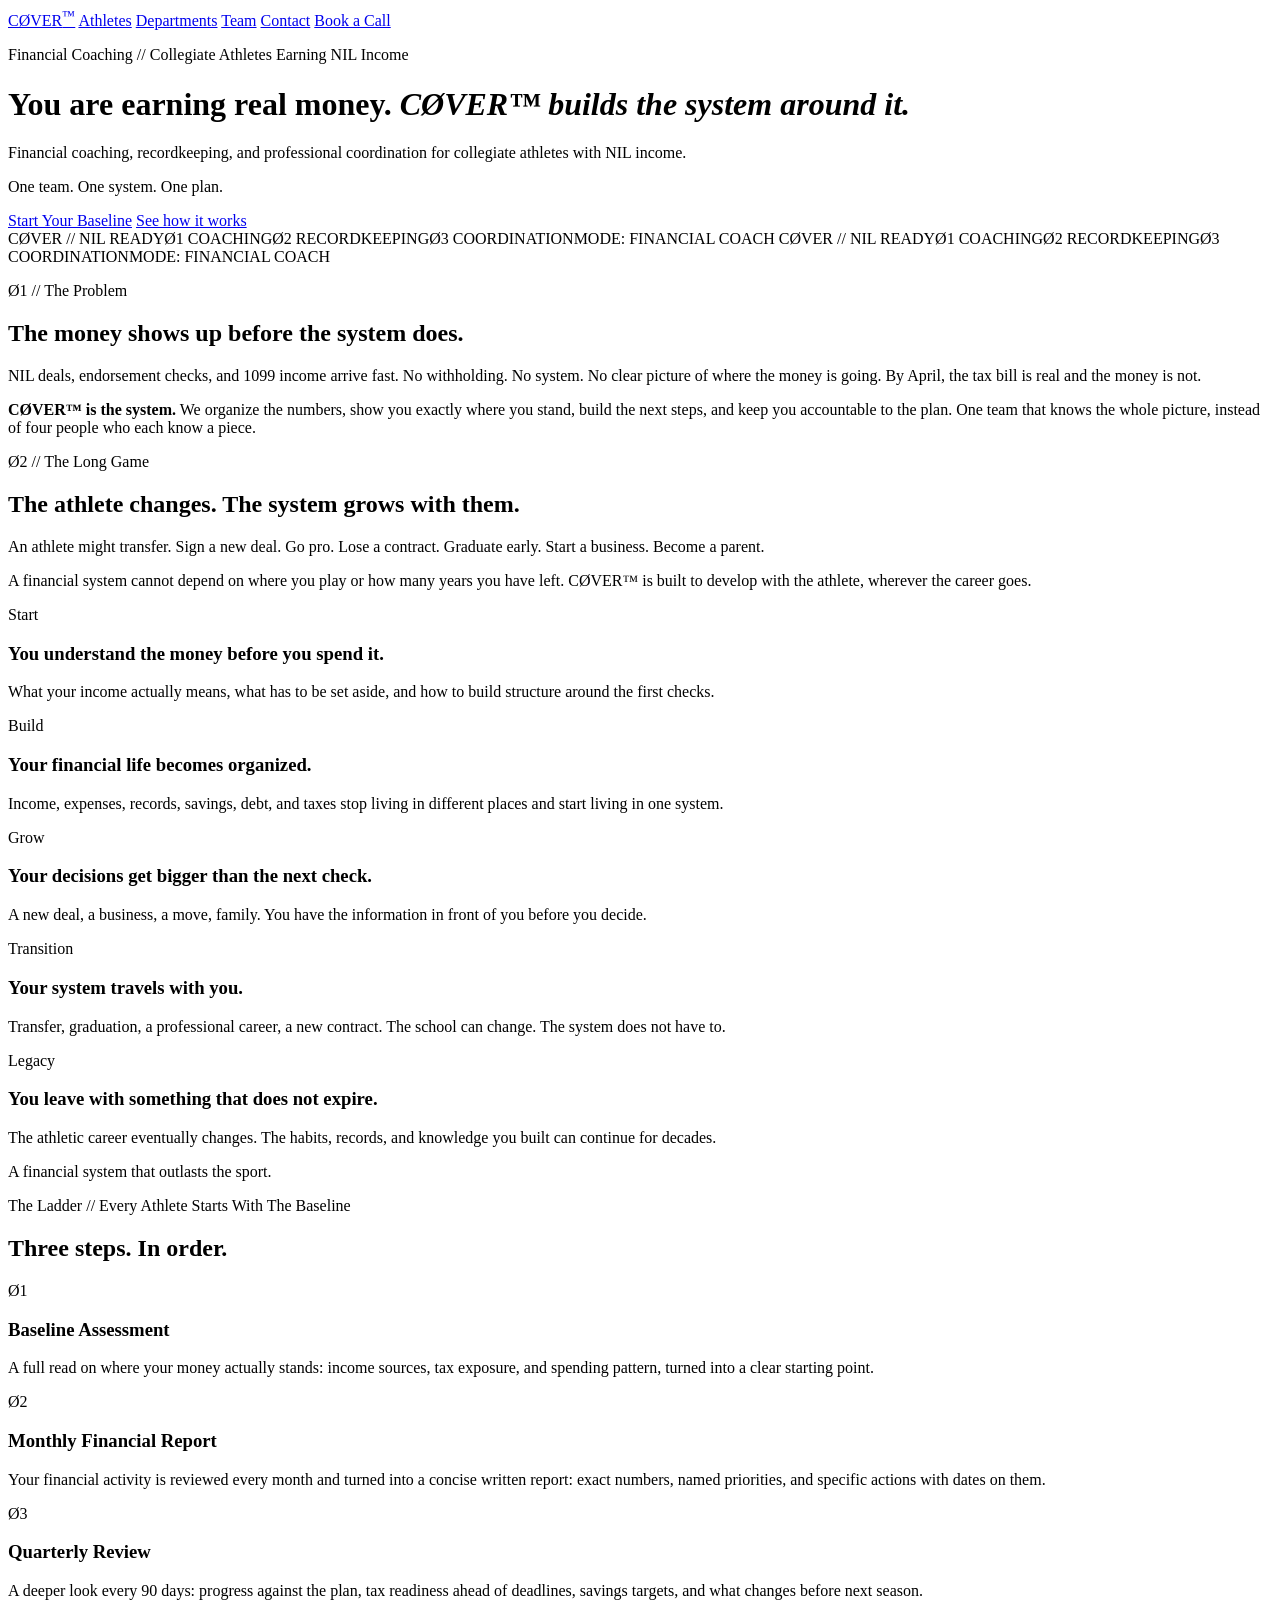
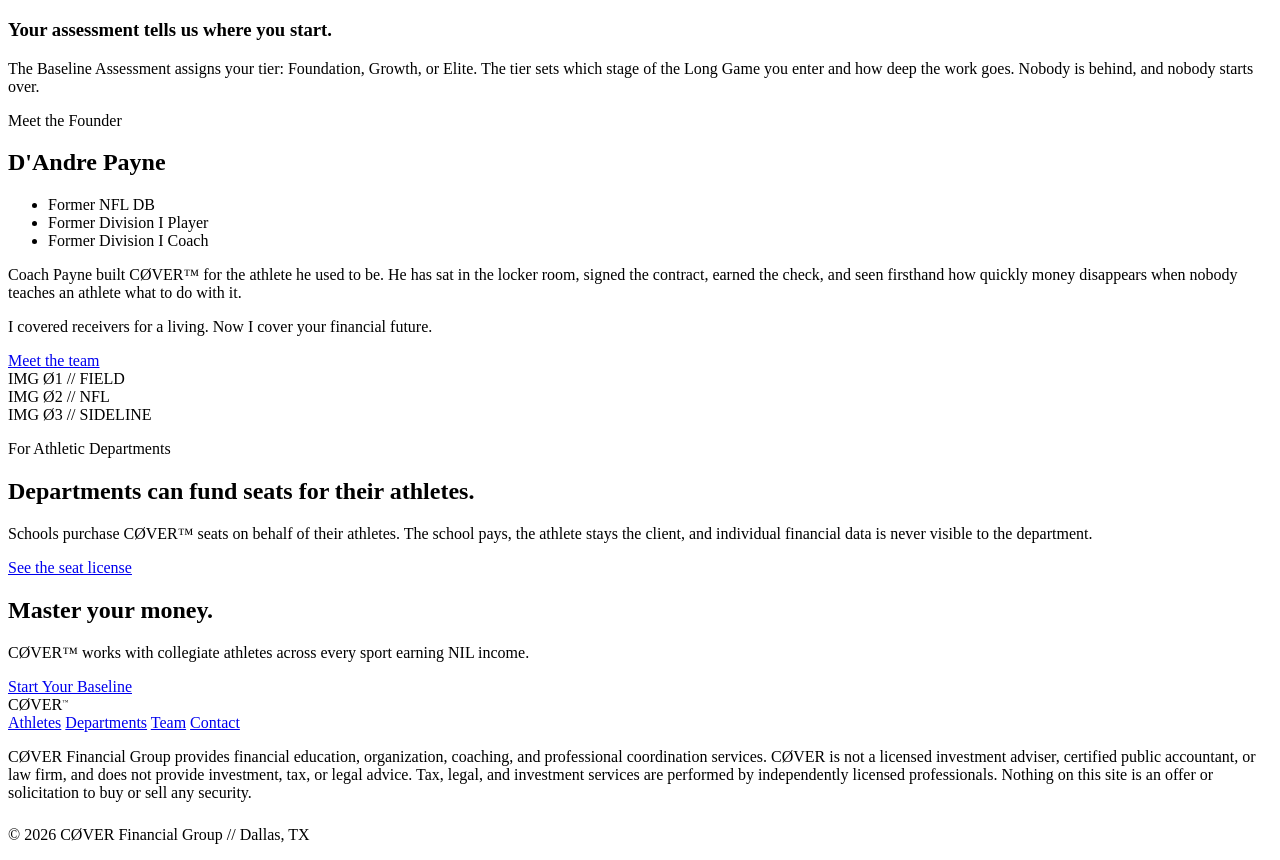
==== index.html @ 108310be "Add files via upload" ====
<!DOCTYPE html>
<html lang="en">
<head>
<meta charset="utf-8">
<meta name="viewport" content="width=device-width, initial-scale=1">
<title>CØVER™ — Financial Coaching for Collegiate Athletes</title>
<meta name="description" content="Financial coaching, recordkeeping, and professional coordination for collegiate athletes earning NIL income.">
<link rel="preconnect" href="https://fonts.googleapis.com">
<link rel="preconnect" href="https://fonts.gstatic.com" crossorigin>
<link href="https://fonts.googleapis.com/css2?family=Archivo:wght@600;800;900&family=IBM+Plex+Mono:wght@400;500&family=IBM+Plex+Sans:wght@400;500;600&display=swap" rel="stylesheet">
<link rel="stylesheet" href="assets/css/site.css">
</head>
<body>

<nav class="nav">
  <div class="wrap">
    <a class="brand" href="index.html">CØVER<sup>™</sup></a>
    <a class="link" href="index.html">Athletes</a>
    <a class="link" href="departments.html">Departments</a>
    <a class="link" href="team.html">Team</a>
    <a class="link" href="contact.html">Contact</a>
    <a class="navcta" href="#" data-book>Book a Call</a>
  </div>
</nav>

<header class="hero">
  <div class="wrap">
    <p class="spec" style="color:var(--dimmer)">Financial Coaching // Collegiate Athletes Earning NIL Income</p>
    <h1>You are earning real money. <em>CØVER™ builds the system around it.</em></h1>
    <p class="sub">Financial coaching, recordkeeping, and professional coordination for collegiate athletes with NIL income.</p>
    <p class="roof">One team. One system. One plan.</p>
    <div class="btns">
      <a class="cta" href="#" data-book>Start Your Baseline</a>
      <a class="cta ghost" href="#longgame">See how it works</a>
    </div>
  </div>
</header>

<div class="ticker" aria-hidden="true">
  <div class="run">
    <span>CØVER // NIL READY</span><span>Ø1 COACHING</span><span>Ø2 RECORDKEEPING</span><span>Ø3 COORDINATION</span><span>MODE: FINANCIAL COACH</span>
    <span>CØVER // NIL READY</span><span>Ø1 COACHING</span><span>Ø2 RECORDKEEPING</span><span>Ø3 COORDINATION</span><span>MODE: FINANCIAL COACH</span>
  </div>
</div>

<section class="sec">
  <div class="wrap rv">
    <p class="spec eyebrow">Ø1 // The Problem</p>
    <h2 class="lede">The money shows up before the system does.</h2>
    <p class="body">NIL deals, endorsement checks, and 1099 income arrive fast. No withholding. No system. No clear picture of where the money is going. By April, the tax bill is real and the money is not.</p>
    <p class="body"><strong>CØVER™ is the system.</strong> We organize the numbers, show you exactly where you stand, build the next steps, and keep you accountable to the plan. One team that knows the whole picture, instead of four people who each know a piece.</p>
  </div>
</section>

<section class="band" id="longgame">
  <div class="wrap rv">
    <p class="spec eyebrow">Ø2 // The Long Game</p>
    <h2 class="lede">The athlete changes. The system grows with them.</h2>
    <p class="body">An athlete might transfer. Sign a new deal. Go pro. Lose a contract. Graduate early. Start a business. Become a parent.</p>
    <p class="body">A financial system cannot depend on where you play or how many years you have left. CØVER™ is built to develop with the athlete, wherever the career goes.</p>

    <div class="stages">
      <div class="stage">
        <span class="verb">Start</span>
        <div>
          <h3>You understand the money before you spend it.</h3>
          <p>What your income actually means, what has to be set aside, and how to build structure around the first checks.</p>
        </div>
      </div>
      <div class="stage">
        <span class="verb">Build</span>
        <div>
          <h3>Your financial life becomes organized.</h3>
          <p>Income, expenses, records, savings, debt, and taxes stop living in different places and start living in one system.</p>
        </div>
      </div>
      <div class="stage">
        <span class="verb">Grow</span>
        <div>
          <h3>Your decisions get bigger than the next check.</h3>
          <p>A new deal, a business, a move, family. You have the information in front of you before you decide.</p>
        </div>
      </div>
      <div class="stage">
        <span class="verb">Transition</span>
        <div>
          <h3>Your system travels with you.</h3>
          <p>Transfer, graduation, a professional career, a new contract. The school can change. The system does not have to.</p>
        </div>
      </div>
      <div class="stage">
        <span class="verb">Legacy</span>
        <div>
          <h3>You leave with something that does not expire.</h3>
          <p>The athletic career eventually changes. The habits, records, and knowledge you built can continue for decades.</p>
        </div>
      </div>
    </div>

    <p class="stamp">A financial system that outlasts the sport.</p>
  </div>
</section>

<section class="sec">
  <div class="wrap rv">
    <p class="spec eyebrow">The Ladder // Every Athlete Starts With The Baseline</p>
    <h2 class="lede">Three steps. In order.</h2>
    <div class="ladder">
      <div class="rung">
        <div class="num">Ø1</div>
        <div>
          <h3>Baseline Assessment</h3>
          <p>A full read on where your money actually stands: income sources, tax exposure, and spending pattern, turned into a clear starting point.</p>
        </div>
      </div>
      <div class="rung">
        <div class="num">Ø2</div>
        <div>
          <h3>Monthly Financial Report</h3>
          <p>Your financial activity is reviewed every month and turned into a concise written report: exact numbers, named priorities, and specific actions with dates on them.</p>
        </div>
      </div>
      <div class="rung">
        <div class="num">Ø3</div>
        <div>
          <h3>Quarterly Review</h3>
          <p>A deeper look every 90 days: progress against the plan, tax readiness ahead of deadlines, savings targets, and what changes before next season.</p>
        </div>
      </div>
    </div>
    <div class="tierbox">
      <h3>Your assessment tells us where you start.</h3>
      <p>The Baseline Assessment assigns your tier: Foundation, Growth, or Elite. The tier sets which stage of the Long Game you enter and how deep the work goes. Nobody is behind, and nobody starts over.</p>
    </div>
  </div>
</section>

<section class="sec">
  <div class="wrap founder rv">
    <div>
      <p class="spec eyebrow">Meet the Founder</p>
      <h2 class="lede" style="max-width:14ch">D'Andre Payne</h2>
      <ul class="creds">
        <li>Former NFL DB</li>
        <li>Former Division I Player</li>
        <li>Former Division I Coach</li>
      </ul>
      <p class="body">Coach Payne built CØVER™ for the athlete he used to be. He has sat in the locker room, signed the contract, earned the check, and seen firsthand how quickly money disappears when nobody teaches an athlete what to do with it.</p>
      <p class="pull">I covered receivers for a living. <span>Now I cover your financial future.</span></p>
      <div class="btns"><a class="cta dark" href="team.html">Meet the team</a></div>
    </div>
    <div class="shots">
      <div class="shot"><span>IMG Ø1 // FIELD</span></div>
      <div class="shot"><span>IMG Ø2 // NFL</span></div>
      <div class="shot"><span>IMG Ø3 // SIDELINE</span></div>
    </div>
  </div>
</section>

<section class="band">
  <div class="wrap rv">
    <p class="spec eyebrow">For Athletic Departments</p>
    <h2 class="lede">Departments can fund seats for their athletes.</h2>
    <p class="body">Schools purchase CØVER™ seats on behalf of their athletes. The school pays, the athlete stays the client, and individual financial data is never visible to the department.</p>
    <div class="btns"><a class="cta" href="departments.html">See the seat license</a></div>
  </div>
</section>

<section class="close">
  <div class="wrap rv">
    <h2>Master your money.</h2>
    <p>CØVER™ works with collegiate athletes across every sport earning NIL income.</p>
    <div class="btns"><a class="cta" href="#" data-book>Start Your Baseline</a></div>
  </div>
</section>

<footer>
  <div class="wrap">
    <div class="foot-mark">CØVER<sup style="font-size:.3em;vertical-align:super">™</sup></div>
    <div class="foot-nav">
      <a href="index.html">Athletes</a>
      <a href="departments.html">Departments</a>
      <a href="team.html">Team</a>
      <a href="contact.html">Contact</a>
    </div>
    <p class="disc">CØVER Financial Group provides financial education, organization, coaching, and professional coordination services. CØVER is not a licensed investment adviser, certified public accountant, or law firm, and does not provide investment, tax, or legal advice. Tax, legal, and investment services are performed by independently licensed professionals. Nothing on this site is an offer or solicitation to buy or sell any security.</p>
    <p class="spec" style="margin-top:24px">© 2026 CØVER Financial Group // Dallas, TX</p>
  </div>
</footer>

<script src="assets/js/site.js"></script>
</body>
</html>
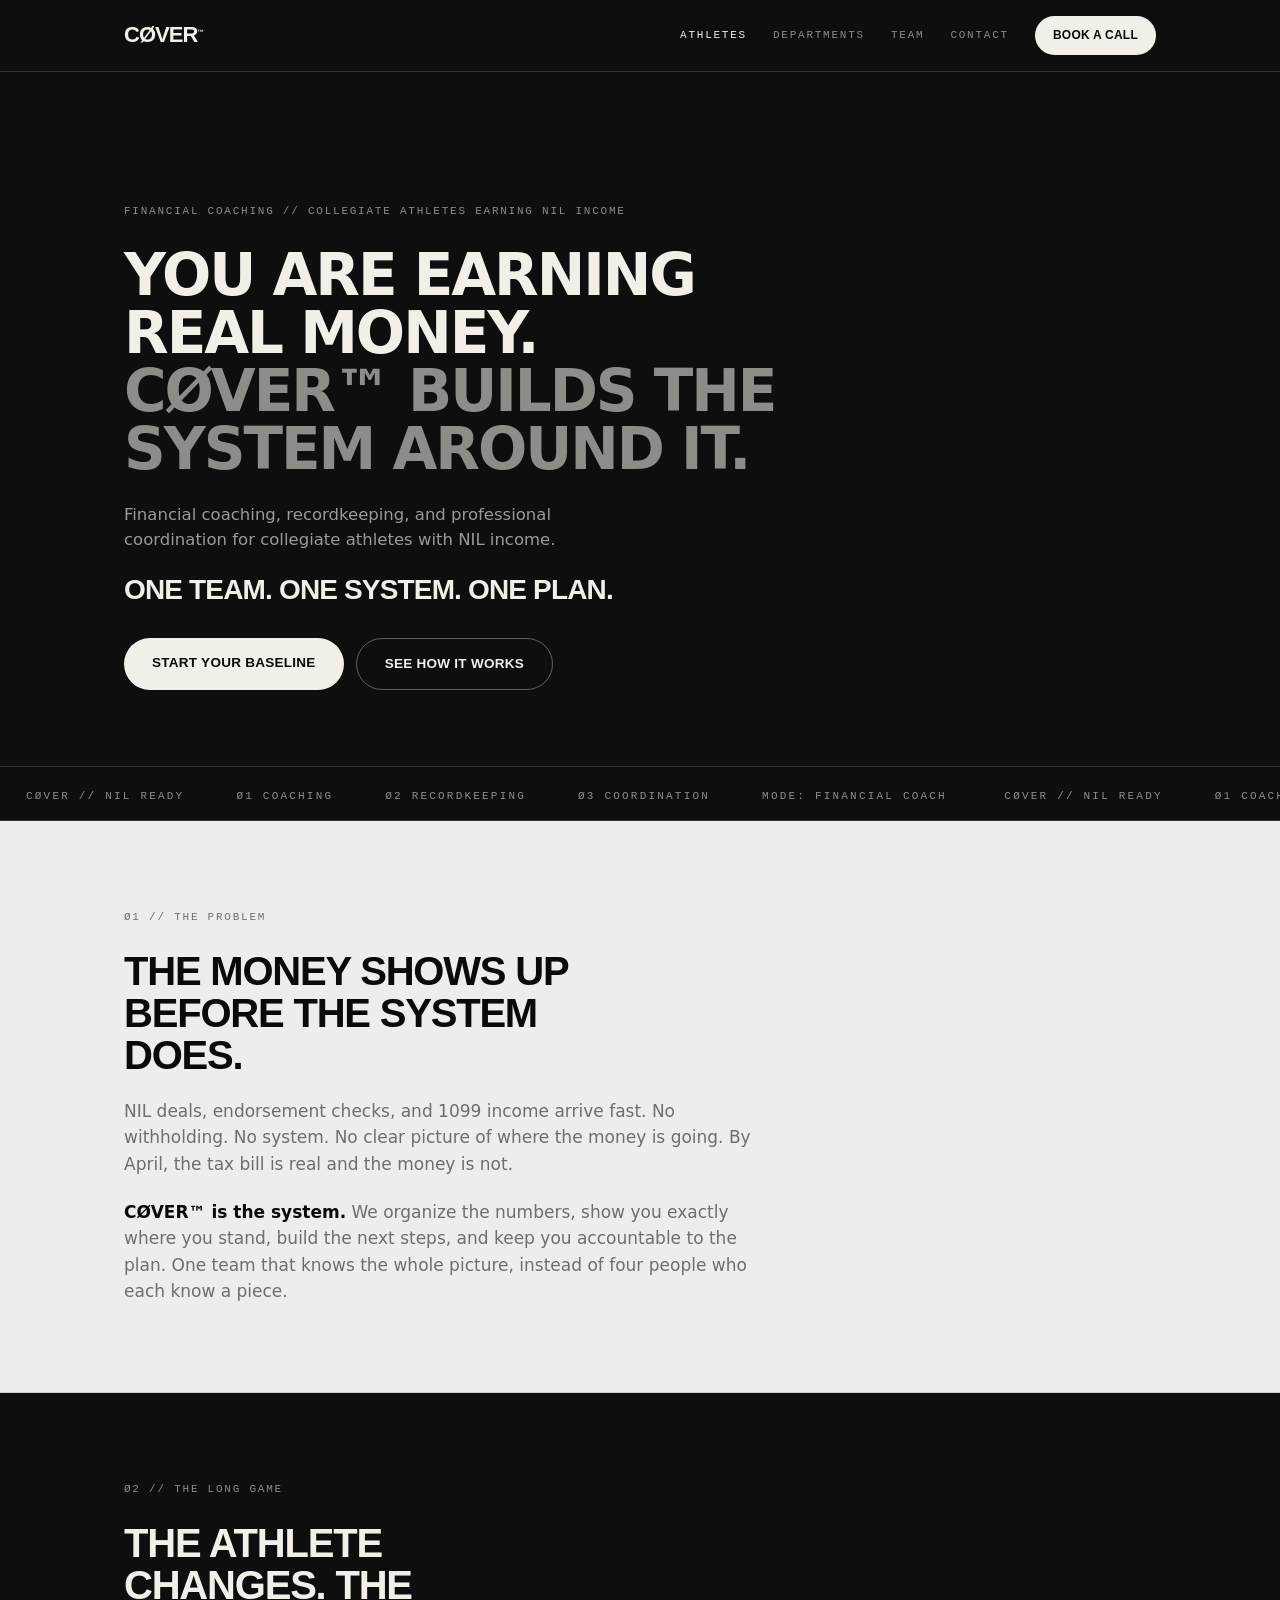
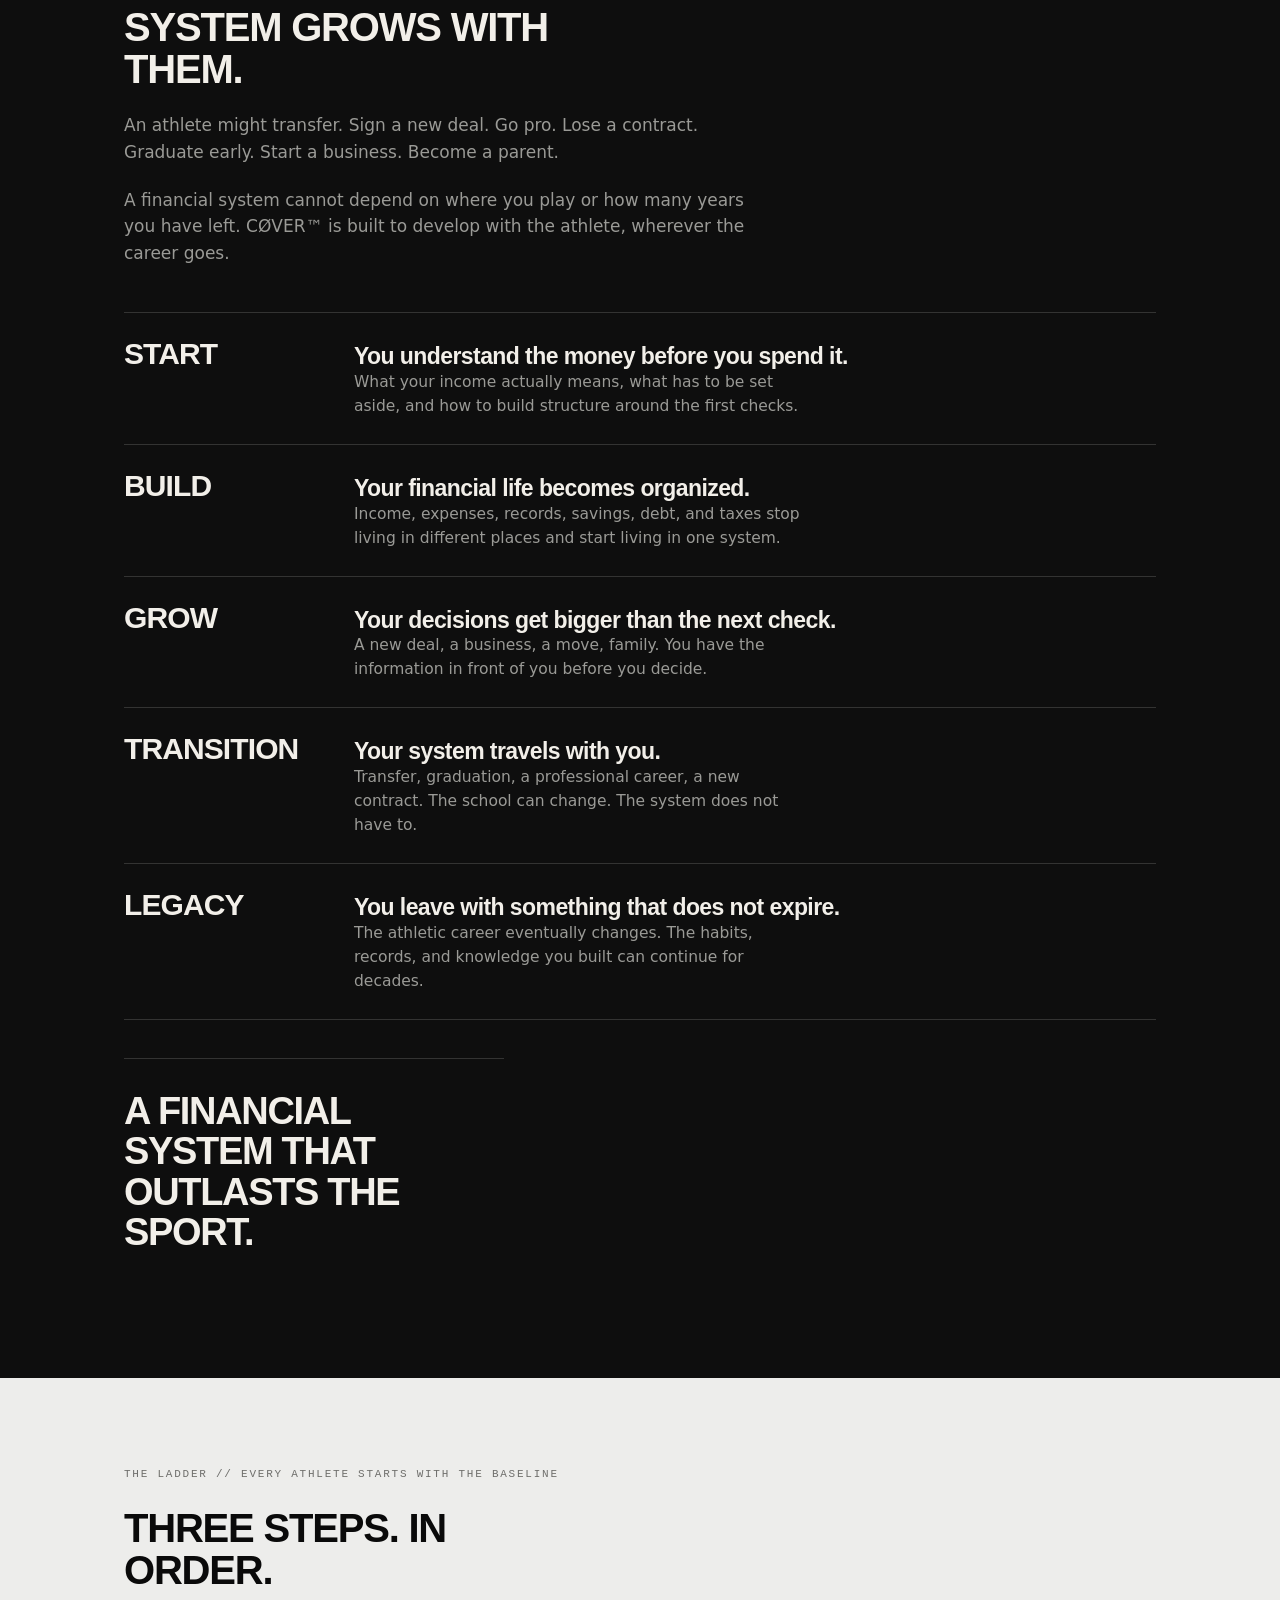
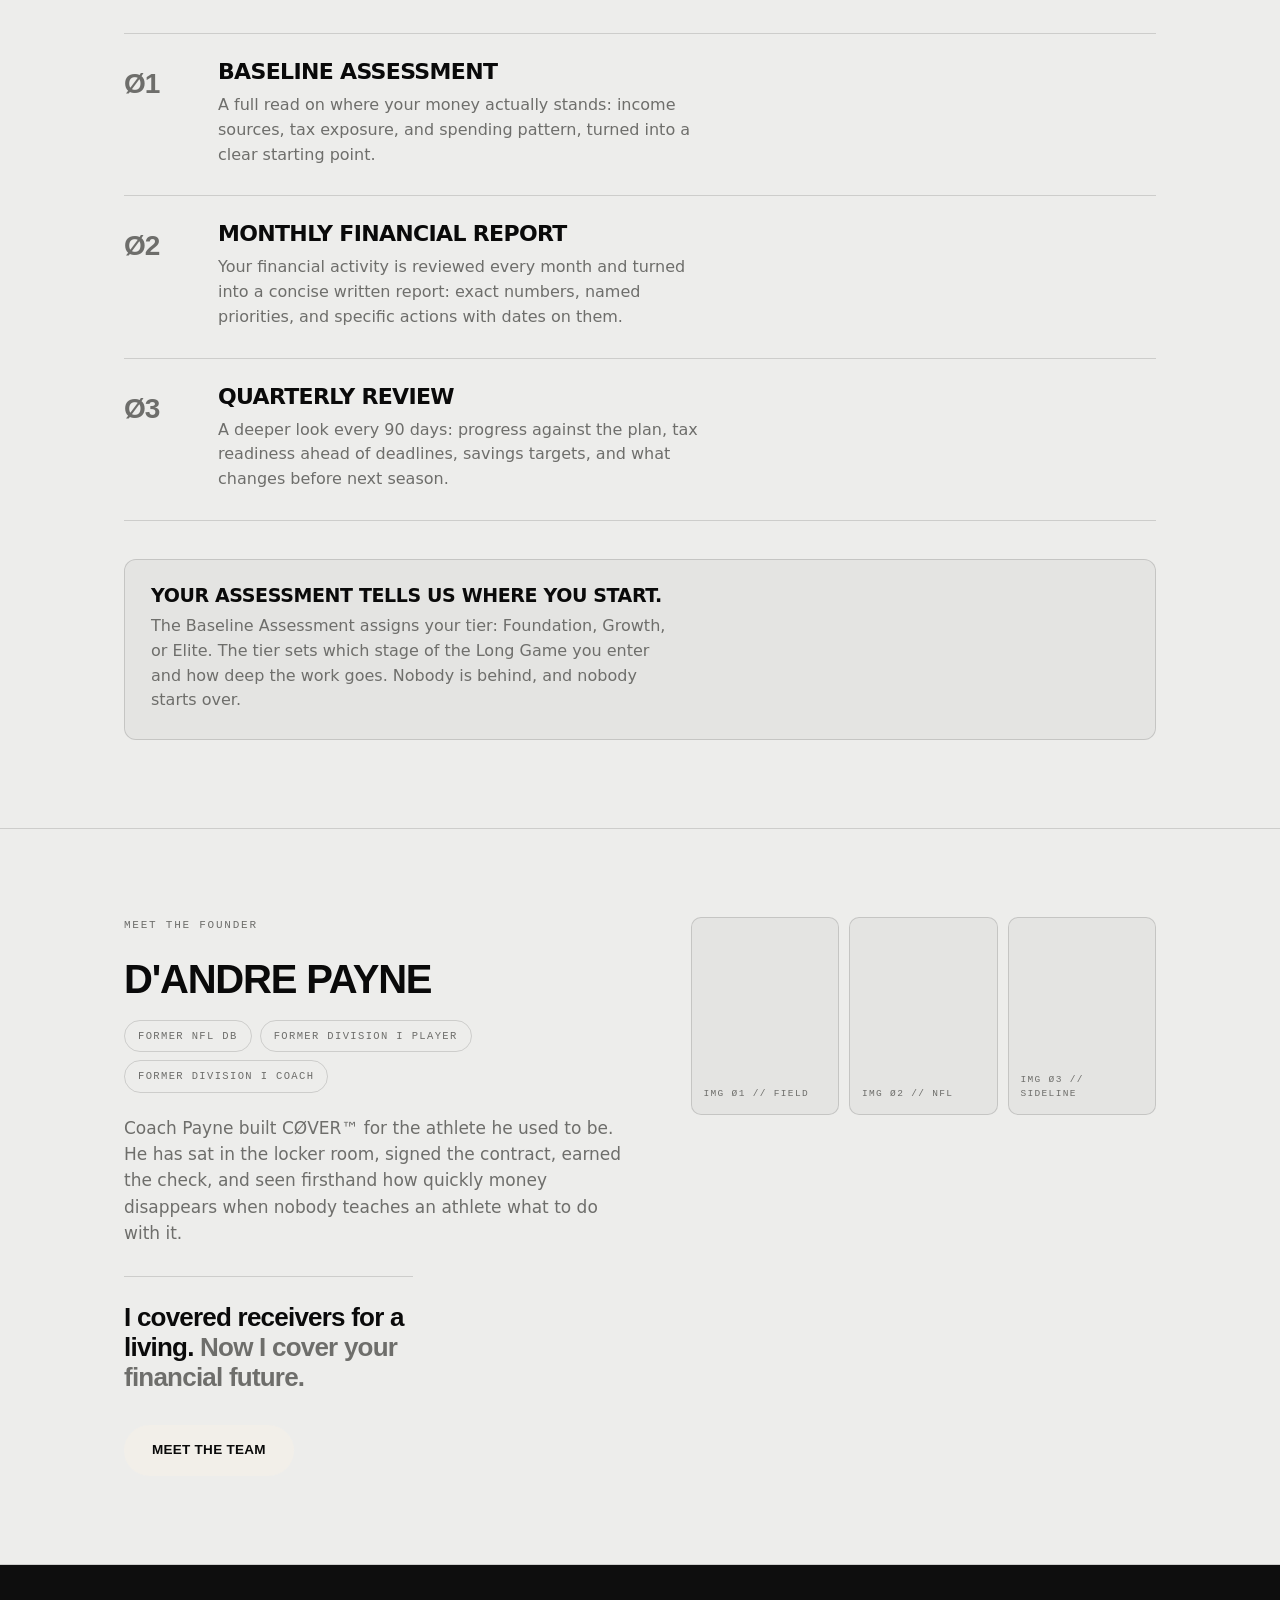
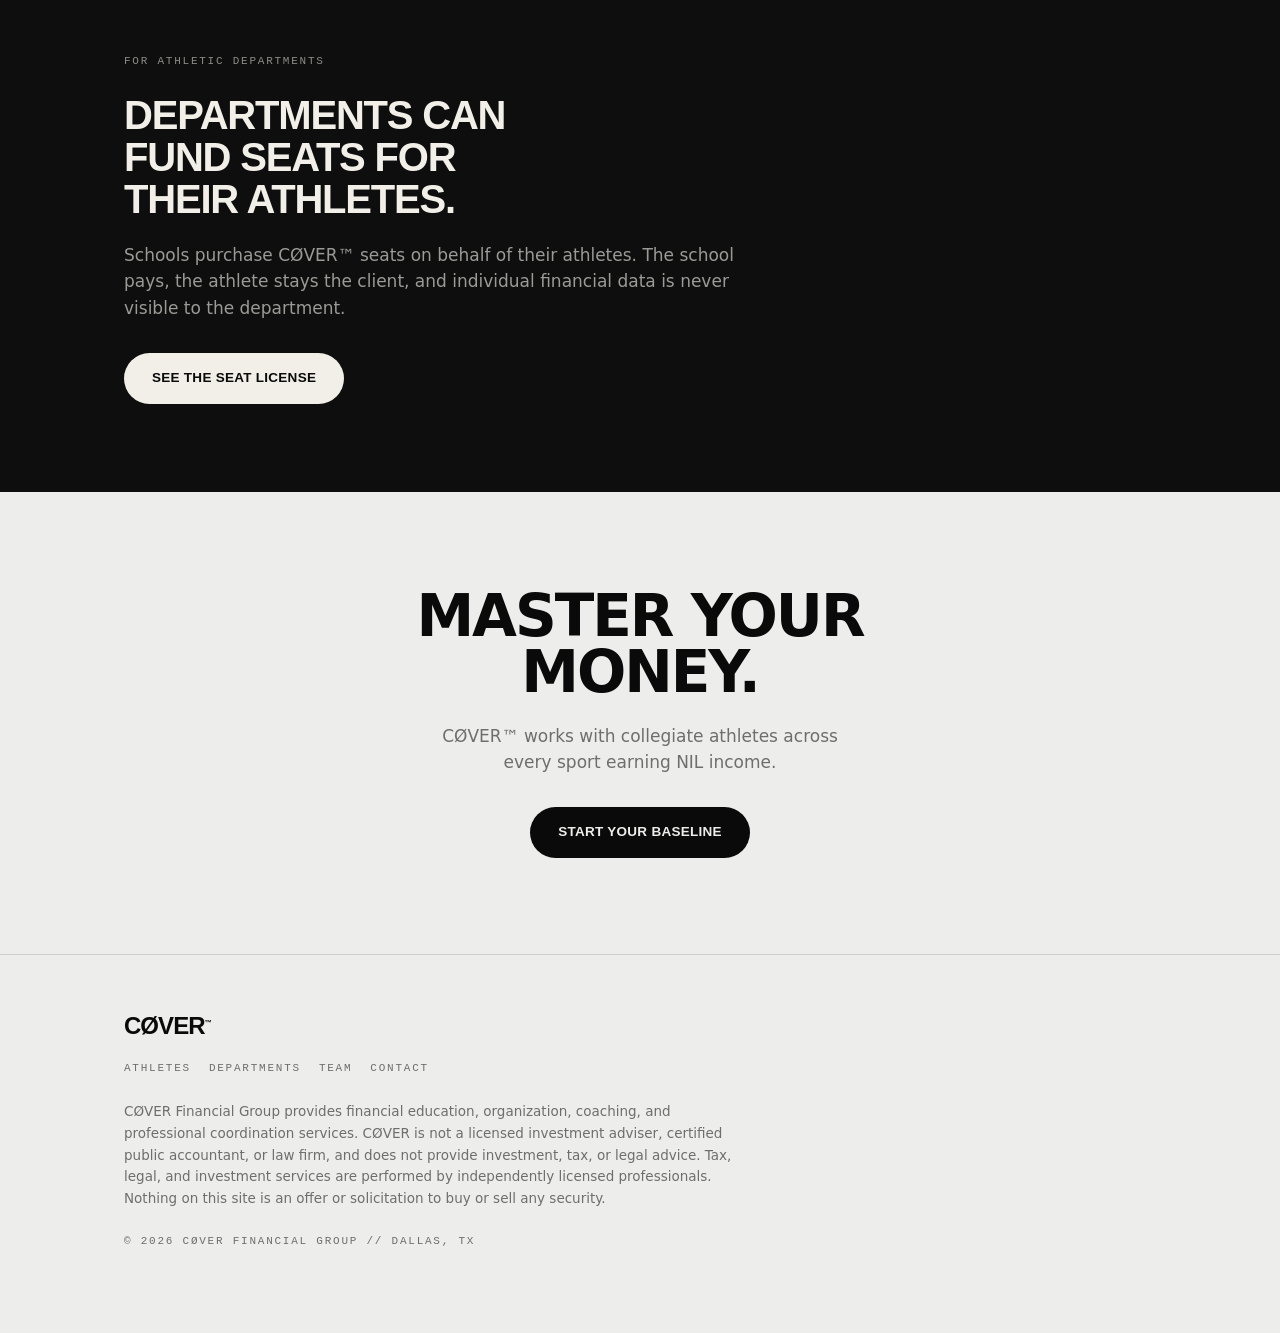
==== commit cd6d1758: "Add files via upload" ====
--- a/index.html
+++ b/index.html
@@ -8,7 +8,7 @@
 <link rel="preconnect" href="https://fonts.googleapis.com">
 <link rel="preconnect" href="https://fonts.gstatic.com" crossorigin>
 <link href="https://fonts.googleapis.com/css2?family=Archivo:wght@600;800;900&family=IBM+Plex+Mono:wght@400;500&family=IBM+Plex+Sans:wght@400;500;600&display=swap" rel="stylesheet">
-<link rel="stylesheet" href="assets/css/site.css">
+<link rel="stylesheet" href="site.css">
 </head>
 <body>
 
@@ -188,6 +188,6 @@
   </div>
 </footer>
 
-<script src="assets/js/site.js"></script>
+<script src="site.js"></script>
 </body>
 </html>
--- a/site.css
+++ b/site.css
@@ -0,0 +1,308 @@
+/* ============================================
+   CØVER Financial Group — site styles
+   Palette, type and spacing tokens live here.
+   ============================================ */
+
+:root{
+  --ink:#0A0A0A;
+  --band:#0E0E0E;
+  --paper:#EDEDEB;
+  --ivory:#F2EFE9;
+  --steel:#6E6E6B;
+  --bg:var(--paper);
+  --fg:var(--ink);
+  --muted:var(--steel);
+  --rule:rgba(10,10,10,.14);
+  --card:rgba(10,10,10,.035);
+  --dim:#9A9A96;
+  --dimmer:#8C8C88;
+  --onband:rgba(242,239,233,.16);
+}
+
+*{box-sizing:border-box}
+html{-webkit-text-size-adjust:100%;scroll-behavior:smooth}
+body{
+  margin:0;background:var(--bg);color:var(--fg);
+  font-family:"IBM Plex Sans",system-ui,-apple-system,sans-serif;
+  font-size:17px;line-height:1.55;
+}
+img{max-width:100%;display:block}
+.wrap{max-width:1080px;margin:0 auto;padding:0 24px}
+h1,h2,h3{
+  font-family:Archivo,system-ui,sans-serif;font-weight:900;
+  letter-spacing:-.035em;line-height:.95;margin:0;text-transform:uppercase;
+}
+.spec{
+  font-family:"IBM Plex Mono",monospace;font-size:11px;font-weight:500;
+  letter-spacing:.16em;text-transform:uppercase;color:var(--muted);
+}
+.sr-only{position:absolute;width:1px;height:1px;overflow:hidden;clip:rect(0 0 0 0)}
+
+/* ---------- nav ---------- */
+.nav{background:var(--band);color:var(--ivory);border-bottom:1px solid var(--onband)}
+.nav .wrap{display:flex;flex-wrap:wrap;align-items:center;gap:14px 26px;padding-top:16px;padding-bottom:16px}
+.nav .brand{
+  font-family:Archivo,sans-serif;font-weight:900;font-size:22px;letter-spacing:-.045em;
+  color:var(--ivory);text-decoration:none;margin-right:auto;
+}
+.nav .brand sup{font-size:.3em;vertical-align:super}
+.nav a.link{
+  font-family:"IBM Plex Mono",monospace;font-size:11px;letter-spacing:.16em;
+  text-transform:uppercase;color:var(--dimmer);text-decoration:none;
+}
+.nav a.link:hover,.nav a.link[aria-current="page"]{color:var(--ivory)}
+.nav a.navcta{
+  font-family:Archivo,sans-serif;font-weight:800;font-size:12px;letter-spacing:.02em;
+  text-transform:uppercase;background:var(--ivory);color:#0A0A0A;
+  padding:10px 18px;border-radius:999px;text-decoration:none;
+}
+.nav a:focus-visible{outline:2px solid var(--ivory);outline-offset:3px}
+
+/* ---------- hero ---------- */
+.hero{background:var(--band);color:var(--ivory);padding:84px 0 64px}
+.hero h1{font-size:clamp(29px,6vw,58px);line-height:1;max-width:17ch;margin:26px 0 0}
+.hero h1 em{font-style:normal;color:var(--dimmer)}
+.hero .sub{color:var(--dim);max-width:48ch;margin:24px 0 0;font-size:16.5px}
+.hero .roof{
+  font-family:Archivo,sans-serif;font-weight:900;font-size:clamp(19px,3.4vw,28px);
+  letter-spacing:-.03em;text-transform:uppercase;line-height:1.1;margin:22px 0 0;
+}
+.btns{display:flex;flex-wrap:wrap;gap:12px;margin-top:32px}
+.cta{
+  display:inline-block;padding:15px 28px;border-radius:999px;
+  background:var(--ivory);color:#0A0A0A;text-decoration:none;
+  font-family:Archivo,sans-serif;font-weight:800;font-size:13.5px;
+  letter-spacing:.02em;text-transform:uppercase;transition:transform .18s ease;
+}
+.cta:hover{transform:translateY(-2px)}
+.cta.ghost{background:transparent;color:var(--ivory);border:1px solid rgba(242,239,233,.35)}
+.cta:focus-visible{outline:2px solid var(--ivory);outline-offset:3px}
+
+/* ---------- ticker ---------- */
+.ticker{background:var(--band);border-top:1px solid var(--onband);border-bottom:1px solid var(--onband);overflow:hidden;white-space:nowrap}
+.ticker .run{display:inline-block;padding:13px 0;animation:slide 34s linear infinite}
+.ticker span{font-family:"IBM Plex Mono",monospace;font-size:11px;letter-spacing:.2em;color:var(--dimmer);text-transform:uppercase;padding:0 26px}
+@keyframes slide{from{transform:translateX(0)}to{transform:translateX(-50%)}}
+
+/* ---------- generic sections ---------- */
+.sec{padding:88px 0;border-bottom:1px solid var(--rule)}
+.sec:last-of-type{border-bottom:0}
+.eyebrow{margin:0 0 24px}
+.lede{
+  font-family:Archivo,sans-serif;font-weight:800;letter-spacing:-.03em;
+  font-size:clamp(24px,4.4vw,40px);line-height:1.05;max-width:20ch;text-transform:uppercase;
+}
+.body{max-width:58ch;margin:22px 0 0;color:var(--muted)}
+.body strong{color:var(--fg);font-weight:600}
+.band{background:var(--band);color:var(--ivory);padding:88px 0}
+.band .lede{color:var(--ivory)}
+.band .eyebrow{color:var(--dimmer)}
+.band .body{color:var(--dim)}
+
+/* ---------- founder ---------- */
+.founder{display:grid;grid-template-columns:1fr;gap:34px}
+.shots{display:grid;grid-template-columns:repeat(3,1fr);gap:10px}
+.shot{aspect-ratio:3/4;border-radius:10px;background:var(--card);border:1px solid var(--rule);
+  display:flex;align-items:flex-end;padding:12px;overflow:hidden}
+.shot img{width:100%;height:100%;object-fit:cover;border-radius:10px}
+.shot span{font-family:"IBM Plex Mono",monospace;font-size:9.5px;letter-spacing:.14em;color:var(--muted)}
+.creds{display:flex;flex-wrap:wrap;gap:8px;margin:20px 0 0;padding:0;list-style:none}
+.creds li{
+  font-family:"IBM Plex Mono",monospace;font-size:10.5px;letter-spacing:.13em;
+  text-transform:uppercase;border:1px solid var(--rule);border-radius:999px;
+  padding:7px 13px;color:var(--muted);
+}
+.pull{
+  margin:30px 0 0;padding-top:26px;border-top:1px solid var(--rule);
+  font-family:Archivo,sans-serif;font-weight:800;font-size:clamp(19px,3.2vw,26px);
+  letter-spacing:-.03em;line-height:1.15;max-width:20ch;
+}
+.pull span{color:var(--muted)}
+
+/* ---------- the long game ---------- */
+.stages{margin-top:46px;border-top:1px solid var(--onband)}
+.stage{padding:26px 0;border-bottom:1px solid var(--onband);display:grid;grid-template-columns:1fr;gap:10px}
+.stage .verb{
+  font-family:Archivo,sans-serif;font-weight:900;font-size:clamp(22px,4.6vw,30px);
+  letter-spacing:-.03em;text-transform:uppercase;color:var(--ivory);line-height:1;
+}
+.stage h3{font-family:Archivo,sans-serif;font-weight:800;font-size:clamp(18px,3.2vw,23px);
+  letter-spacing:-.025em;line-height:1.12;text-transform:none;color:var(--ivory)}
+.stage p{margin:0;color:var(--dim);font-size:15.5px;max-width:46ch}
+.stamp{
+  margin-top:38px;padding-top:32px;border-top:1px solid var(--onband);
+  font-family:Archivo,sans-serif;font-weight:900;font-size:clamp(23px,4.4vw,38px);
+  letter-spacing:-.035em;text-transform:uppercase;line-height:1.06;max-width:18ch;
+}
+
+/* ---------- ladder ---------- */
+.ladder{margin-top:42px;border-top:1px solid var(--rule)}
+.rung{display:grid;grid-template-columns:60px 1fr;gap:18px;padding:28px 0;border-bottom:1px solid var(--rule)}
+.rung .num{font-family:Archivo,sans-serif;font-weight:900;font-size:28px;letter-spacing:-.04em;color:var(--muted)}
+.rung h3{font-size:22px;letter-spacing:-.03em}
+.rung p{margin:10px 0 0;color:var(--muted);max-width:48ch;font-size:16px}
+.price{
+  display:inline-block;margin-top:14px;font-family:"IBM Plex Mono",monospace;
+  font-size:11px;letter-spacing:.14em;padding:6px 11px;border-radius:4px;
+  border:1px dashed var(--rule);color:var(--muted);
+}
+.tierbox{margin-top:38px;padding:26px;border:1px solid var(--rule);border-radius:12px;background:var(--card)}
+.tierbox h3{font-size:19px;letter-spacing:-.02em}
+.tierbox p{margin:10px 0 0;color:var(--muted);font-size:16px;max-width:52ch}
+
+/* ---------- firewall table ---------- */
+.fw{margin-top:42px;border:1px solid var(--rule);border-radius:14px;overflow:hidden}
+.fw-head{padding:18px 22px;border-bottom:1px solid var(--rule);background:var(--card)}
+.fw-cols{display:grid;grid-template-columns:1fr}
+.fw-col{padding:26px 22px}
+.fw-col+.fw-col{border-top:1px solid var(--rule)}
+.fw-col h3{font-size:15px;letter-spacing:.02em;margin-bottom:16px}
+.fw-col ul{margin:0;padding:0;list-style:none}
+.fw-col li{padding:10px 0;border-top:1px solid var(--rule);font-size:15.5px;color:var(--muted)}
+.fw-col li:first-child{border-top:0}
+.fw-yes li::before{content:"✓";display:inline-block;width:22px;color:var(--fg);font-weight:600}
+.fw-no li::before{content:"✕";display:inline-block;width:22px;color:var(--muted)}
+.fw-no{background:var(--card)}
+.fw-note{padding:18px 22px;border-top:1px solid var(--rule);font-size:14.5px;color:var(--muted)}
+.oneline{
+  margin-top:38px;font-family:Archivo,sans-serif;font-weight:900;
+  font-size:clamp(20px,3.6vw,31px);letter-spacing:-.03em;text-transform:uppercase;
+  line-height:1.12;max-width:22ch;
+}
+
+/* ---------- steps row (departments long game) ---------- */
+.steps{display:grid;grid-template-columns:1fr;margin-top:46px;border-top:1px solid var(--onband)}
+.step{padding:24px 0;border-bottom:1px solid var(--onband)}
+.step .verb{
+  font-family:Archivo,sans-serif;font-weight:900;font-size:clamp(26px,6vw,33px);
+  letter-spacing:-.04em;text-transform:uppercase;line-height:.95;display:block;
+}
+.step p{margin:12px 0 0;color:var(--dim);font-size:15.5px;max-width:34ch}
+.note{margin-top:38px;padding-top:30px;border-top:1px solid var(--onband)}
+.note p{
+  font-family:Archivo,sans-serif;font-weight:900;font-size:clamp(19px,3.4vw,29px);
+  letter-spacing:-.03em;text-transform:uppercase;line-height:1.12;max-width:24ch;margin:0;
+}
+.note .sub2{
+  font-family:"IBM Plex Sans",sans-serif;font-weight:400;text-transform:none;
+  font-size:16px;letter-spacing:0;color:var(--dim);max-width:50ch;margin-top:16px;
+}
+
+/* ---------- tiers / rates / timeline ---------- */
+.tiers{margin-top:38px;border-top:1px solid var(--rule)}
+.tier{display:grid;grid-template-columns:52px 1fr;gap:16px;padding:26px 0;border-bottom:1px solid var(--rule)}
+.tier .num{font-family:Archivo,sans-serif;font-weight:900;font-size:26px;letter-spacing:-.04em;color:var(--muted)}
+.tier h3{font-size:20px}
+.tier p{margin:9px 0 0;color:var(--muted);max-width:50ch;font-size:16px}
+.tier .who{
+  display:inline-block;margin-top:12px;font-family:"IBM Plex Mono",monospace;
+  font-size:10.5px;letter-spacing:.14em;text-transform:uppercase;color:var(--muted);
+  border:1px solid var(--rule);border-radius:999px;padding:6px 12px;
+}
+.rate{margin-top:38px;border:1px solid var(--rule);border-radius:14px;overflow:hidden}
+.rate-row{display:grid;grid-template-columns:1fr auto;gap:16px;align-items:center;padding:20px 22px;border-top:1px solid var(--rule)}
+.rate-row:first-child{border-top:0;background:var(--card)}
+.rate-row .qty{font-family:"IBM Plex Mono",monospace;font-size:12px;letter-spacing:.14em;text-transform:uppercase}
+.rate-row .amt{font-family:Archivo,sans-serif;font-weight:900;font-size:24px;letter-spacing:-.03em}
+.rate-row .amt.sm{font-family:"IBM Plex Sans",sans-serif;font-weight:600;font-size:16px;letter-spacing:0}
+a.inline{color:var(--fg);text-decoration:underline;text-underline-offset:3px}
+.tl{margin-top:38px;border-left:1px solid var(--rule);padding-left:24px}
+.tl-item{padding:0 0 28px;position:relative}
+.tl-item::before{content:"";position:absolute;left:-29px;top:7px;width:9px;height:9px;border-radius:50%;background:var(--fg)}
+.tl-item h3{font-size:17px;letter-spacing:-.02em}
+.tl-item p{margin:8px 0 0;color:var(--muted);font-size:15.5px;max-width:48ch}
+
+/* ---------- team / rooms ---------- */
+.rooms{margin-top:42px;display:grid;grid-template-columns:1fr;gap:0;border-top:1px solid var(--rule)}
+.room{padding:26px 0;border-bottom:1px solid var(--rule)}
+.room .door{font-family:"IBM Plex Mono",monospace;font-size:10.5px;letter-spacing:.18em;
+  text-transform:uppercase;color:var(--muted);display:block;margin-bottom:10px}
+.room h3{font-family:Archivo,sans-serif;font-weight:900;font-size:clamp(22px,4.4vw,28px);
+  letter-spacing:-.035em;text-transform:uppercase;line-height:1}
+.room p{margin:10px 0 0;color:var(--muted);font-size:16px;max-width:46ch}
+.band .rooms{border-top-color:var(--onband)}
+.band .room{border-bottom-color:var(--onband)}
+.band .room h3{color:var(--ivory)}
+.band .room p{color:var(--dim)}
+.band .room .door{color:var(--dimmer)}
+.room .qual{display:block;margin-top:10px;font-family:"IBM Plex Mono",monospace;
+  font-size:10px;letter-spacing:.14em;text-transform:uppercase;color:var(--muted)}
+.band .room .qual{color:var(--dimmer)}
+
+
+.crew,.bench{margin-top:42px;display:grid;grid-template-columns:1fr;gap:0;border-top:1px solid var(--rule)}
+.seat{padding:26px 0;border-bottom:1px solid var(--rule)}
+.seat .role{font-family:"IBM Plex Mono",monospace;font-size:10.5px;letter-spacing:.18em;text-transform:uppercase;color:var(--muted);display:block;margin-bottom:8px}
+.seat h3{font-size:20px}
+.seat p{margin:9px 0 0;color:var(--muted);font-size:16px;max-width:50ch}
+.seat .status{
+  display:inline-block;margin-top:12px;font-family:"IBM Plex Mono",monospace;font-size:10px;
+  letter-spacing:.14em;text-transform:uppercase;color:var(--muted);
+  border:1px dashed var(--rule);border-radius:4px;padding:5px 10px;
+}
+.principle{margin-top:38px;padding:26px;border:1px solid var(--rule);border-radius:12px;background:var(--card)}
+.principle h3{font-size:19px;letter-spacing:-.02em}
+.principle p{margin:10px 0 0;color:var(--muted);font-size:16px;max-width:54ch}
+
+/* ---------- contact ---------- */
+.contact{display:grid;grid-template-columns:1fr;gap:34px;margin-top:38px}
+.cbox{padding:26px;border:1px solid var(--rule);border-radius:12px}
+.cbox h3{font-size:19px;letter-spacing:-.02em}
+.cbox p{margin:10px 0 0;color:var(--muted);font-size:16px}
+.cbox .cta{background:var(--fg);color:var(--bg);margin-top:18px}
+.cbox a.mail{color:var(--fg);text-decoration:underline;text-underline-offset:3px}
+.faq{margin-top:42px;border-top:1px solid var(--rule)}
+.faq details{border-bottom:1px solid var(--rule);padding:20px 0}
+.faq summary{
+  font-family:Archivo,sans-serif;font-weight:800;font-size:17px;letter-spacing:-.02em;
+  cursor:pointer;list-style:none;
+}
+.faq summary::-webkit-details-marker{display:none}
+.faq summary::after{content:"+";float:right;color:var(--muted);font-weight:400}
+.faq details[open] summary::after{content:"–"}
+.faq p{margin:12px 0 0;color:var(--muted);font-size:16px;max-width:56ch}
+
+/* ---------- closing ---------- */
+.close{padding:96px 0;text-align:center}
+.close h2{font-size:clamp(30px,6.2vw,58px);line-height:.97;max-width:16ch;margin:0 auto}
+.close p{color:var(--muted);margin:22px auto 0;max-width:40ch}
+.close .cta{background:var(--fg);color:var(--bg)}
+.close .btns{justify-content:center}
+.band.close h2{color:var(--ivory)}
+.band.close p{color:var(--dim)}
+.band.close .cta{background:var(--ivory);color:#0A0A0A}
+
+/* ---------- footer ---------- */
+footer{padding:52px 0 72px;border-top:1px solid var(--rule)}
+.foot-mark{font-family:Archivo,sans-serif;font-weight:900;font-size:24px;letter-spacing:-.04em;margin-bottom:16px}
+.foot-nav{display:flex;flex-wrap:wrap;gap:18px;margin-bottom:24px}
+.foot-nav a{font-family:"IBM Plex Mono",monospace;font-size:11px;letter-spacing:.16em;
+  text-transform:uppercase;color:var(--muted);text-decoration:none}
+.foot-nav a:hover{color:var(--fg)}
+.disc{color:var(--muted);font-size:13.5px;max-width:72ch;line-height:1.6}
+
+/* ---------- reveal ---------- */
+.rv{opacity:0;transform:translateY(16px);transition:opacity .7s ease,transform .7s ease}
+.rv.in{opacity:1;transform:none}
+
+/* ---------- responsive ---------- */
+@media(min-width:820px){
+  .hero{padding:120px 0 76px}
+  .founder{grid-template-columns:1.05fr .95fr;gap:52px;align-items:start}
+  .stage{grid-template-columns:200px 1fr;gap:30px;align-items:baseline}
+  .rung{grid-template-columns:76px 1fr 200px;align-items:start}
+  .rung .price{margin-top:0;justify-self:end}
+  .fw-cols{grid-template-columns:1fr 1fr}
+  .fw-col+.fw-col{border-top:0;border-left:1px solid var(--rule)}
+  .steps{grid-template-columns:repeat(5,1fr);gap:22px;border-bottom:1px solid var(--onband)}
+  .step{border-bottom:0;padding:28px 0}
+  .tier{grid-template-columns:68px 1fr 210px;align-items:start}
+  .tier .who{margin-top:0;justify-self:end}
+  .crew,.bench{grid-template-columns:1fr 1fr;gap:0 40px}
+  .rooms{grid-template-columns:1fr 1fr;gap:0 44px}
+  .contact{grid-template-columns:1fr 1fr;gap:20px}
+}
+@media(prefers-reduced-motion:reduce){
+  *{animation:none!important;transition:none!important}
+  .rv{opacity:1;transform:none}
+}
